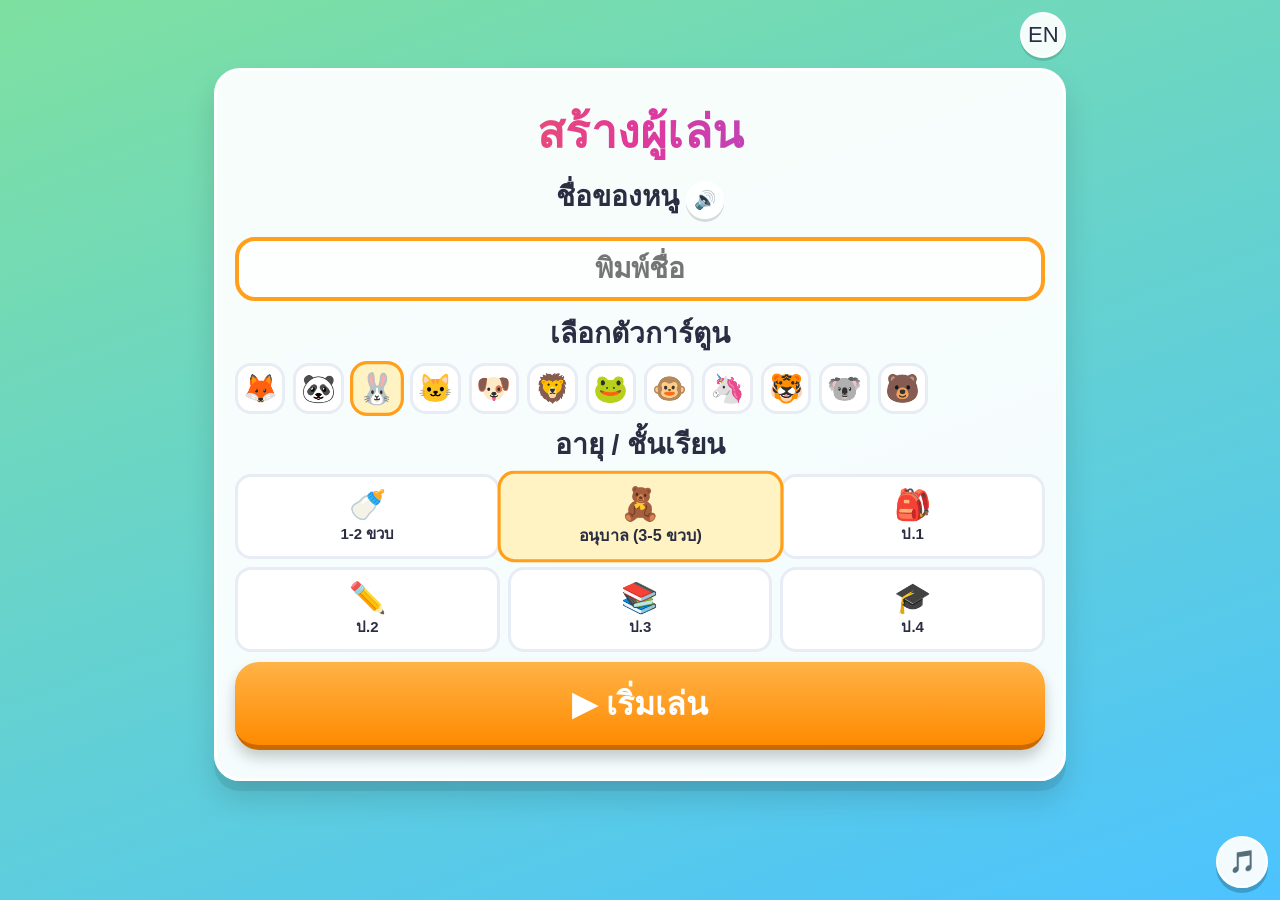
==== index.html @ 0ab1191d "Little Genius Games v1.0.0 Co-Authored-By: Claude Sonnet 5.5 <noreply@anthropic.com>" ====
<!doctype html>
<html lang="th">
<head>
<meta charset="utf-8">
<meta name="robots" content="noindex,nofollow">
<meta name="viewport" content="width=device-width,initial-scale=1,maximum-scale=1,user-scalable=no">
<title>เกมหนูน้อยอัจฉริยะ | Little Genius Games</title>
<link rel="stylesheet" href="style.css?v=5">
</head>
<body>
<div id="deco"></div>
<div id="app"></div>
<script src="js/core.js?v=5"></script>
<script src="js/data.js?v=5"></script>
<script src="js/gens.js?v=5"></script>
<script src="js/update.js?v=5"></script>
<script src="js/app.js?v=5"></script>
</body>
</html>
---- style.css ----
:root{--c1:#7ee0a0;--c2:#4cc3ff;--ink:#2b2d42;--card:#ffffffee;--ok:#2ecc71;--bad:#ff5d5d;--accent:#ff9f1c}
*{box-sizing:border-box;-webkit-tap-highlight-color:transparent}
html,body{margin:0;min-height:100%;font-family:"Leelawadee UI","Segoe UI",Tahoma,"Noto Sans Thai",sans-serif;color:var(--ink);touch-action:manipulation}
body{background:linear-gradient(160deg,var(--c1),var(--c2));background-attachment:fixed;min-height:100vh}
#app{max-width:880px;margin:0 auto;padding:12px 14px 40px}
button{font:inherit;cursor:pointer;border:0;color:inherit}
.top{display:flex;align-items:center;gap:10px;margin-bottom:10px}
.pill{background:var(--card);border-radius:999px;padding:8px 14px;font-weight:700;box-shadow:0 3px 0 #0002}
.iconbtn{background:var(--card);border-radius:50%;width:46px;height:46px;font-size:22px;box-shadow:0 3px 0 #0002}
.iconbtn:active,.big:active,.opt:active{transform:translateY(3px);box-shadow:none}
.grow{flex:1}
.bar{flex:1;height:16px;background:#fff8;border-radius:99px;overflow:hidden}
.bar i{display:block;height:100%;background:var(--accent);border-radius:99px;transition:width .3s}
.card{background:var(--card);border-radius:26px;padding:18px;box-shadow:0 6px 0 #0002;text-align:center}
.prompt{font-size:clamp(20px,4.5vw,28px);font-weight:800;margin-bottom:8px}
.visual{font-size:clamp(28px,7vw,48px);min-height:90px;display:flex;flex-wrap:wrap;gap:4px;justify-content:center;align-items:center;margin:6px 0 14px;line-height:1.15}
.visual.big{font-size:clamp(60px,16vw,110px)}
.visual.eq{font-size:clamp(40px,10vw,72px);font-weight:800}
.opts{display:grid;grid-template-columns:repeat(2,1fr);gap:12px}
.opts.n3{grid-template-columns:repeat(3,1fr)}
.opts.n6,.opts.n4w{grid-template-columns:repeat(3,1fr)}
.opt{background:#fff;border-radius:20px;padding:14px 8px;font-size:clamp(22px,5vw,34px);font-weight:800;box-shadow:0 5px 0 #0003;border:3px solid #e8ecf5;min-height:72px}
.opt.emoji{font-size:clamp(40px,10vw,62px)}
.opt.good{background:#c8f7d9;border-color:var(--ok)}
.opt.wrong{background:#ffd6d6;border-color:var(--bad);animation:shake .4s;opacity:.6;pointer-events:none}
@keyframes shake{25%{transform:translateX(-8px)}75%{transform:translateX(8px)}}
.big{display:block;width:100%;background:var(--accent);color:#fff;font-size:clamp(22px,5vw,32px);font-weight:800;padding:16px;border-radius:24px;box-shadow:0 6px 0 #0003;margin:10px 0}
.big.alt{background:#5b8def}.big.grey{background:#8d99ae}
h1{margin:6px 0;font-size:clamp(28px,7vw,46px)}
.sub{opacity:.8;font-weight:600}
.mascot{font-size:90px;animation:bob 2s infinite ease-in-out}
@keyframes bob{50%{transform:translateY(-10px)}}
.tabs{display:flex;gap:6px;overflow-x:auto;padding-bottom:8px;margin-bottom:6px}
.tab{flex:0 0 auto;background:#fff9;border-radius:14px;padding:8px 12px;font-weight:700}
.tab.on{background:#fff;box-shadow:0 3px 0 #0003}
.grid{display:grid;grid-template-columns:repeat(5,1fr);gap:8px}
@media(min-width:560px){.grid{grid-template-columns:repeat(10,1fr)}}
.lv{background:#fff;border-radius:14px;padding:6px 2px;font-weight:800;min-height:62px;box-shadow:0 3px 0 #0003;font-size:15px;line-height:1.2}
.lv small{display:block;font-size:11px;letter-spacing:-1px;min-height:14px}
.lv.lock{background:#ffffff66;color:#0006;box-shadow:none}
.lv.cur{outline:4px solid var(--accent)}
.lv.boss{background:#fff3c4}
.slots{display:flex;gap:8px;justify-content:center;flex-wrap:wrap;margin:10px 0 18px}
.slot{width:clamp(38px,11vw,58px);height:clamp(48px,13vw,66px);border-radius:14px;background:#eef2ff;border:3px dashed #9bb;display:flex;align-items:center;justify-content:center;font-size:clamp(24px,7vw,38px);font-weight:800}
.slot.f{background:#c8f7d9;border:3px solid var(--ok)}
.tiles{display:flex;gap:10px;justify-content:center;flex-wrap:wrap}
.tile{width:clamp(44px,12vw,62px);height:clamp(52px,14vw,70px);border-radius:14px;background:#fff;font-size:clamp(24px,7vw,36px);font-weight:800;box-shadow:0 5px 0 #0003;border:3px solid #e8ecf5}
.tile.used{opacity:.25;pointer-events:none}
.tile.wrong{background:#ffd6d6;animation:shake .4s}
.mem{display:grid;gap:10px;grid-template-columns:repeat(4,1fr)}
.mc{aspect-ratio:1;border-radius:18px;background:linear-gradient(135deg,#ffb36b,#ff7eb3);box-shadow:0 5px 0 #0003;font-size:clamp(28px,8vw,52px);display:flex;align-items:center;justify-content:center;font-weight:800;color:#fff;padding:2px;text-align:center;line-height:1.1}
.mc.up{background:#fff;color:var(--ink)}
.mc.word{font-size:clamp(14px,3.8vw,24px)}
.mc.done{background:#c8f7d9;color:var(--ink);pointer-events:none}
.stars{font-size:54px;letter-spacing:4px}
.stars span{display:inline-block;animation:pop .5s backwards}
.stars span:nth-child(2){animation-delay:.2s}.stars span:nth-child(3){animation-delay:.4s}
@keyframes pop{from{transform:scale(0) rotate(-90deg)}}
.fall{position:fixed;top:-40px;font-size:30px;pointer-events:none;animation:fall 2.8s linear forwards;z-index:9}
@keyframes fall{to{transform:translateY(110vh) rotate(360deg)}}
.banner{background:#fff3c4;border-radius:16px;padding:8px 12px;font-weight:800;margin-bottom:8px}
.row{display:flex;gap:10px}.row>*{flex:1}

/* ---- polish ---- */
body{overflow-x:hidden}
#deco{position:fixed;inset:0;overflow:hidden;pointer-events:none;z-index:0}
#deco span{position:absolute;bottom:-60px;opacity:.35;animation:floatUp linear infinite;filter:drop-shadow(0 4px 4px #0002)}
@keyframes floatUp{to{transform:translateY(-115vh) rotate(25deg)}}
#app{position:relative;z-index:1}
.card{background:linear-gradient(180deg,#fffffff2,#ffffffd8);backdrop-filter:blur(6px);border:3px solid #fff;box-shadow:0 10px 0 #00000014,0 18px 30px #0002;animation:cin .45s cubic-bezier(.2,1.4,.4,1)}
@keyframes cin{from{opacity:0;transform:translateY(24px) scale(.95)}}
h1{background:linear-gradient(90deg,#ff7a18,#e0399b,#6a5cff);-webkit-background-clip:text;background-clip:text;color:transparent;letter-spacing:.5px}
.big{background:linear-gradient(180deg,#ffb347,#ff8a00);border-bottom:5px solid #c96a00;box-shadow:0 8px 14px #0003;transition:transform .12s,filter .12s}
.big:hover{filter:brightness(1.08);transform:translateY(-2px)}
.big.alt{background:linear-gradient(180deg,#7aa7ff,#4a7de8);border-bottom-color:#2f56b0}
.big.grey{background:linear-gradient(180deg,#a8b2c4,#8190a8);border-bottom-color:#5d6a80}
.opt{background:linear-gradient(180deg,#fff,#f1f5ff);transition:transform .12s,border-color .12s}
.opt:hover{transform:translateY(-3px) scale(1.03);border-color:#7aa7ff}
.opt.good{animation:yay .5s;background:linear-gradient(180deg,#d9fbe6,#aef0c6)}
@keyframes yay{40%{transform:scale(1.15) rotate(-3deg)}70%{transform:scale(.97) rotate(2deg)}}
.visual.big,.visual.eq{text-shadow:0 4px 0 #0000001a}
.visual.big{animation:bob 2.4s infinite ease-in-out}
.bar{height:20px;border:3px solid #fff;background:#ffffff66}
.bar i{background:repeating-linear-gradient(45deg,#ffb347 0 12px,#ffc977 12px 24px);box-shadow:inset 0 -4px 0 #0001}
.pill{border:2px solid #fff;background:#ffffffe6}
.iconbtn{border:2px solid #fff;transition:transform .12s}.iconbtn:hover{transform:scale(1.1) rotate(-6deg)}
.mascot{filter:drop-shadow(0 8px 6px #0003)}
.tab{border:2px solid #fff;transition:transform .12s}.tab:hover{transform:translateY(-2px)}
.lv{background:linear-gradient(180deg,#fff,#eef3ff);border:2px solid #fff;transition:transform .12s}
.lv:not(.lock):hover{transform:scale(1.08)}
.lv small{color:#f5a300;text-shadow:0 1px 0 #0002}
.lv.cur{outline:4px solid #ff8a00;animation:pulse 1.4s infinite}
@keyframes pulse{50%{transform:scale(1.1)}}
.lv.boss{background:linear-gradient(180deg,#fff3c4,#ffd86b)}
.slot,.tile{transition:transform .12s}.tile:hover{transform:translateY(-3px)}
.mc{border:3px solid #fff;transition:transform .15s}.mc:hover{transform:scale(1.05)}
.mc.up{animation:flip .3s}
@keyframes flip{from{transform:rotateY(90deg)}}
.banner{background:linear-gradient(90deg,#fff3c4,#ffe38a);border:2px solid #fff}
#musbtn{width:52px;height:52px;box-shadow:0 5px 0 #0003}
/* ---- v2 additions ---- */
input.name{font:inherit;font-size:28px;font-weight:800;text-align:center;border:4px solid #fff;border-radius:20px;padding:12px;width:100%;margin:10px 0;background:#fffc;color:var(--ink);outline:none}
input.name:focus{border-color:var(--accent)}
.avs{display:grid;grid-template-columns:repeat(auto-fill,minmax(48px,1fr));gap:8px;margin:8px 0}
.av{font-size:28px;background:#fff;border-radius:16px;padding:6px 0;border:3px solid #e8ecf5}
.av.on,.chip.on{border-color:var(--accent);background:#fff3c4;transform:scale(1.08)}
.chips{display:grid;grid-template-columns:repeat(3,1fr);gap:8px;margin:8px 0}
.chip{background:#fff;border-radius:16px;padding:10px 4px;font-weight:800;border:3px solid #e8ecf5;font-size:15px}
.chip span{display:block;font-size:30px}
.plist{display:flex;flex-direction:column;gap:8px;margin:10px 0}
.prow{display:flex;align-items:center;gap:10px;background:#fff;border-radius:18px;padding:10px 14px;font-weight:800;font-size:20px;box-shadow:0 4px 0 #0002;width:100%;text-align:left}
.prow small{display:block;font-weight:600;font-size:13px;opacity:.7}
.prow b{font-size:36px}
.srow{display:flex;align-items:center;justify-content:space-between;gap:10px;background:#fff;border-radius:16px;padding:10px 14px;margin:8px 0;font-weight:700;text-align:left}
.sw{min-width:90px;border-radius:99px;padding:8px 14px;font-weight:800;background:#cfd6e6}
.sw.on{background:#2ecc71;color:#fff}
.pager{display:flex;align-items:center;gap:8px;margin:8px 0}
.pager select{flex:1;font:inherit;font-weight:800;padding:10px;border-radius:14px;border:3px solid #fff;background:#fffd}
.ci{display:inline-block;cursor:pointer;transition:transform .15s}
.ci.on{opacity:.35;transform:scale(.8)}
.ci:active{transform:scale(1.3)}
.tgrid{display:grid;grid-template-columns:repeat(2,1fr);gap:14px}
.tgrid.t3{grid-template-columns:repeat(3,1fr)}
.tcard{background:linear-gradient(180deg,#fff,#f1f5ff);border-radius:26px;border:4px solid #e8ecf5;box-shadow:0 6px 0 #0003;padding:12px 6px;font-size:clamp(50px,16vw,96px);line-height:1.1;font-weight:800;min-height:130px}
.tcard small{display:block;font-size:clamp(14px,4vw,22px);font-weight:700;margin-top:4px;word-break:break-word}
.tcard.on{background:linear-gradient(180deg,#d9fbe6,#aef0c6);border-color:var(--ok)}
.tcard:active{transform:scale(.95)}
.coin{display:inline-flex;align-items:center;justify-content:center;width:54px;height:54px;border-radius:50%;background:radial-gradient(circle at 30% 30%,#ffe9a0,#d8a21a);border:3px solid #b8800d;font-size:22px;font-weight:800;margin:3px}
.coin.c10{background:radial-gradient(circle at 30% 30%,#fff,#bbb);border-color:#888}
.note{display:inline-flex;align-items:center;justify-content:center;min-width:86px;height:46px;border-radius:8px;font-size:22px;font-weight:800;margin:3px;color:#fff;border:3px solid #0003}
.note.n20{background:#3f9d4a}.note.n50{background:#3b82d6}.note.n100{background:#d9534f}.note.n500{background:#8e5bd1}.note.n1000{background:#8a6a4a}
.hint{font-size:13px;opacity:.75;margin-top:10px}
.sentence{font-size:clamp(24px,6vw,40px);font-weight:800;line-height:1.5}
.sentence u{display:inline-block;min-width:80px;border-bottom:5px solid var(--accent);text-decoration:none;color:var(--accent)}
.cnt{display:flex;flex-wrap:wrap;gap:6px;justify-content:center}
.opt.sm{font-size:clamp(18px,4.4vw,28px)}
.opt small{display:block;font-size:.55em;opacity:.7}
@keyframes popin{from{transform:scale(.3) rotate(-8deg);opacity:0}}
.pills{display:flex;flex-wrap:wrap;gap:8px;justify-content:center;margin:14px 0}
.pill{display:inline-flex;align-items:center;gap:4px;white-space:nowrap;max-width:100%}
.pills .pill{font-size:15px;padding:6px 12px}
/* ---- responsive safety ---- */
html{-webkit-text-size-adjust:100%;text-size-adjust:100%}
body{overflow-x:hidden;min-height:100vh;min-height:100dvh}
#app{padding-left:max(14px,env(safe-area-inset-left));padding-right:max(14px,env(safe-area-inset-right));padding-bottom:calc(70px + env(safe-area-inset-bottom))}
.card,.opt,.prompt,.tcard,.chip,.prow,.srow,.banner,.tab,h1,.sub,.hint,.sentence,.slot,.tile,.mc,.pill,.visual{overflow-wrap:anywhere;word-break:break-word}
.card{max-width:100%}
.opts>*,.grid>*,.tgrid>*,.mem>*,.chips>*,.avs>*,.row>*,.srow>*{min-width:0}
.srow>span{min-width:0;flex:1}
.opts.n6 .opt,.opts.n4w .opt{font-size:clamp(15px,4.2vw,28px);padding:10px 4px}
.opt{font-size:clamp(18px,5vw,34px);hyphens:auto}
.opt.emoji{font-size:clamp(34px,10vw,62px)}
.mc{font-size:clamp(22px,8vw,52px)}
.mc.word{font-size:clamp(10px,3.2vw,20px)}
.lv{font-size:clamp(12px,3.4vw,15px);padding:6px 0}
.tab{white-space:nowrap}
.top{flex-wrap:nowrap;min-width:0}
.top .pill{flex:0 0 auto}
.banner{font-size:clamp(13px,3.6vw,16px)}
.visual{max-width:100%}
.visual svg{max-width:100%;height:auto}
.slot{width:clamp(30px,10vw,58px)}
.tile{width:clamp(38px,11vw,62px)}
@media (max-width:360px){
  #app{padding-left:10px;padding-right:10px}
  .card{padding:12px;border-radius:20px}
  .big{padding:12px}
  .iconbtn{width:42px;height:42px}
  .chips{gap:6px}.chip{font-size:13px;padding:8px 2px}
}
@media (min-width:700px){
  .opt{padding:20px 10px}
  .tcard{min-height:170px}
}
/* ---- performance: lighter effects for phones ---- */
.card{backdrop-filter:none;-webkit-backdrop-filter:none;background:#fffffff0}
#deco span{filter:none;will-change:transform}
.visual.big{animation:none}
@media (prefers-reduced-motion:reduce){*{animation:none!important;transition:none!important}}
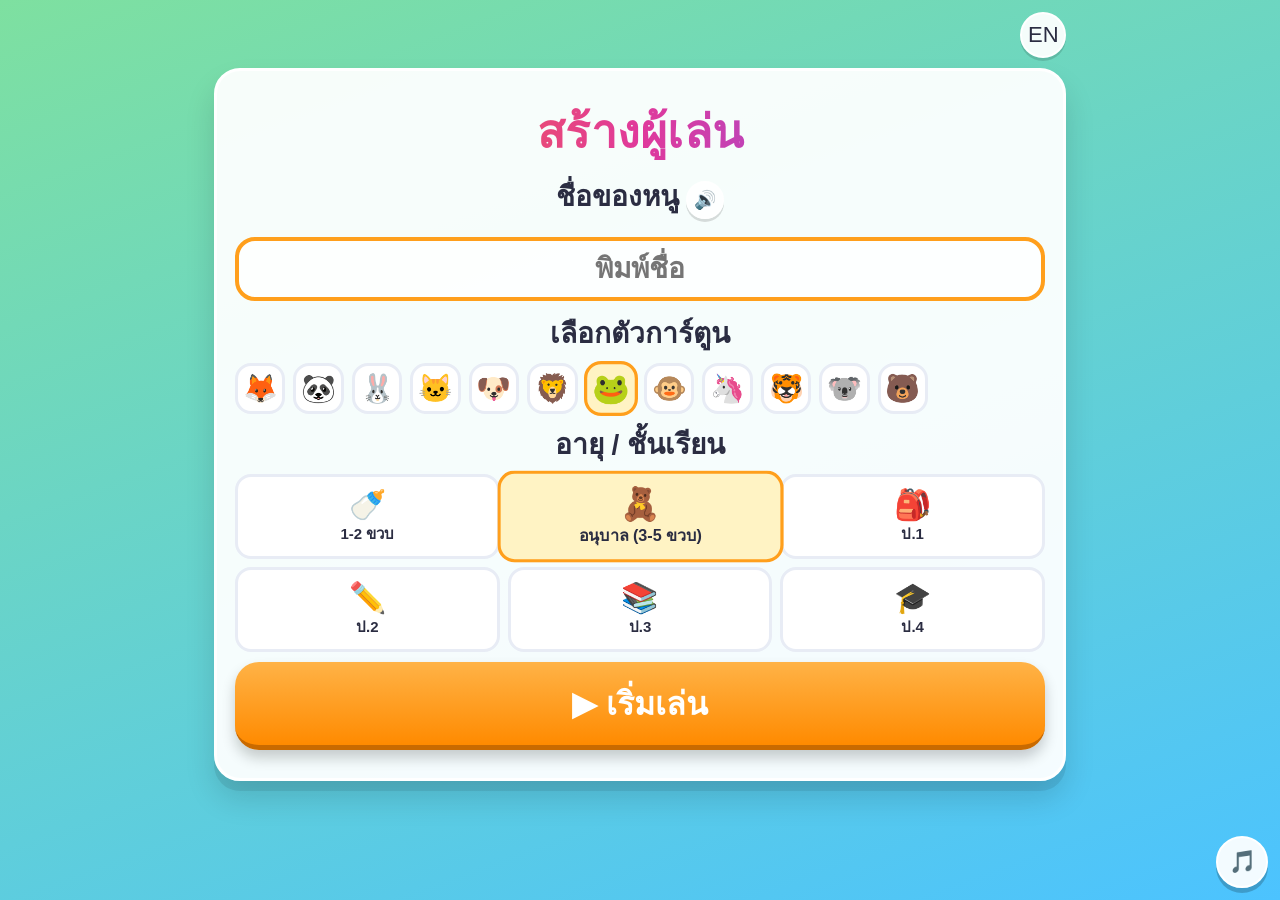
==== commit 717e9eed: "Add creator credit; fix picture area styled as button; letters icon Co-Authored-By: Claude Sonnet 5." ====
--- a/index.html
+++ b/index.html
@@ -5,15 +5,15 @@
 <meta name="robots" content="noindex,nofollow">
 <meta name="viewport" content="width=device-width,initial-scale=1,maximum-scale=1,user-scalable=no">
 <title>เกมหนูน้อยอัจฉริยะ | Little Genius Games</title>
-<link rel="stylesheet" href="style.css?v=5">
+<link rel="stylesheet" href="style.css?v=8">
 </head>
 <body>
 <div id="deco"></div>
 <div id="app"></div>
-<script src="js/core.js?v=5"></script>
-<script src="js/data.js?v=5"></script>
-<script src="js/gens.js?v=5"></script>
-<script src="js/update.js?v=5"></script>
-<script src="js/app.js?v=5"></script>
+<script src="js/core.js?v=8"></script>
+<script src="js/data.js?v=8"></script>
+<script src="js/gens.js?v=8"></script>
+<script src="js/update.js?v=8"></script>
+<script src="js/app.js?v=8"></script>
 </body>
 </html>
--- a/style.css
+++ b/style.css
@@ -8,7 +8,7 @@
 .top{display:flex;align-items:center;gap:10px;margin-bottom:10px}
 .pill{background:var(--card);border-radius:999px;padding:8px 14px;font-weight:700;box-shadow:0 3px 0 #0002}
 .iconbtn{background:var(--card);border-radius:50%;width:46px;height:46px;font-size:22px;box-shadow:0 3px 0 #0002}
-.iconbtn:active,.big:active,.opt:active{transform:translateY(3px);box-shadow:none}
+.iconbtn:active,button.big:active,.opt:active{transform:translateY(3px);box-shadow:none}
 .grow{flex:1}
 .bar{flex:1;height:16px;background:#fff8;border-radius:99px;overflow:hidden}
 .bar i{display:block;height:100%;background:var(--accent);border-radius:99px;transition:width .3s}
@@ -25,8 +25,8 @@
 .opt.good{background:#c8f7d9;border-color:var(--ok)}
 .opt.wrong{background:#ffd6d6;border-color:var(--bad);animation:shake .4s;opacity:.6;pointer-events:none}
 @keyframes shake{25%{transform:translateX(-8px)}75%{transform:translateX(8px)}}
-.big{display:block;width:100%;background:var(--accent);color:#fff;font-size:clamp(22px,5vw,32px);font-weight:800;padding:16px;border-radius:24px;box-shadow:0 6px 0 #0003;margin:10px 0}
-.big.alt{background:#5b8def}.big.grey{background:#8d99ae}
+button.big{display:block;width:100%;background:var(--accent);color:#fff;font-size:clamp(22px,5vw,32px);font-weight:800;padding:16px;border-radius:24px;box-shadow:0 6px 0 #0003;margin:10px 0}
+button.big.alt{background:#5b8def}button.big.grey{background:#8d99ae}
 h1{margin:6px 0;font-size:clamp(28px,7vw,46px)}
 .sub{opacity:.8;font-weight:600}
 .mascot{font-size:90px;animation:bob 2s infinite ease-in-out}
@@ -71,10 +71,10 @@
 .card{background:linear-gradient(180deg,#fffffff2,#ffffffd8);backdrop-filter:blur(6px);border:3px solid #fff;box-shadow:0 10px 0 #00000014,0 18px 30px #0002;animation:cin .45s cubic-bezier(.2,1.4,.4,1)}
 @keyframes cin{from{opacity:0;transform:translateY(24px) scale(.95)}}
 h1{background:linear-gradient(90deg,#ff7a18,#e0399b,#6a5cff);-webkit-background-clip:text;background-clip:text;color:transparent;letter-spacing:.5px}
-.big{background:linear-gradient(180deg,#ffb347,#ff8a00);border-bottom:5px solid #c96a00;box-shadow:0 8px 14px #0003;transition:transform .12s,filter .12s}
-.big:hover{filter:brightness(1.08);transform:translateY(-2px)}
-.big.alt{background:linear-gradient(180deg,#7aa7ff,#4a7de8);border-bottom-color:#2f56b0}
-.big.grey{background:linear-gradient(180deg,#a8b2c4,#8190a8);border-bottom-color:#5d6a80}
+button.big{background:linear-gradient(180deg,#ffb347,#ff8a00);border-bottom:5px solid #c96a00;box-shadow:0 8px 14px #0003;transition:transform .12s,filter .12s}
+button.big:hover{filter:brightness(1.08);transform:translateY(-2px)}
+button.big.alt{background:linear-gradient(180deg,#7aa7ff,#4a7de8);border-bottom-color:#2f56b0}
+button.big.grey{background:linear-gradient(180deg,#a8b2c4,#8190a8);border-bottom-color:#5d6a80}
 .opt{background:linear-gradient(180deg,#fff,#f1f5ff);transition:transform .12s,border-color .12s}
 .opt:hover{transform:translateY(-3px) scale(1.03);border-color:#7aa7ff}
 .opt.good{animation:yay .5s;background:linear-gradient(180deg,#d9fbe6,#aef0c6)}
@@ -165,7 +165,7 @@
 @media (max-width:360px){
   #app{padding-left:10px;padding-right:10px}
   .card{padding:12px;border-radius:20px}
-  .big{padding:12px}
+  button.big{padding:12px}
   .iconbtn{width:42px;height:42px}
   .chips{gap:6px}.chip{font-size:13px;padding:8px 2px}
 }
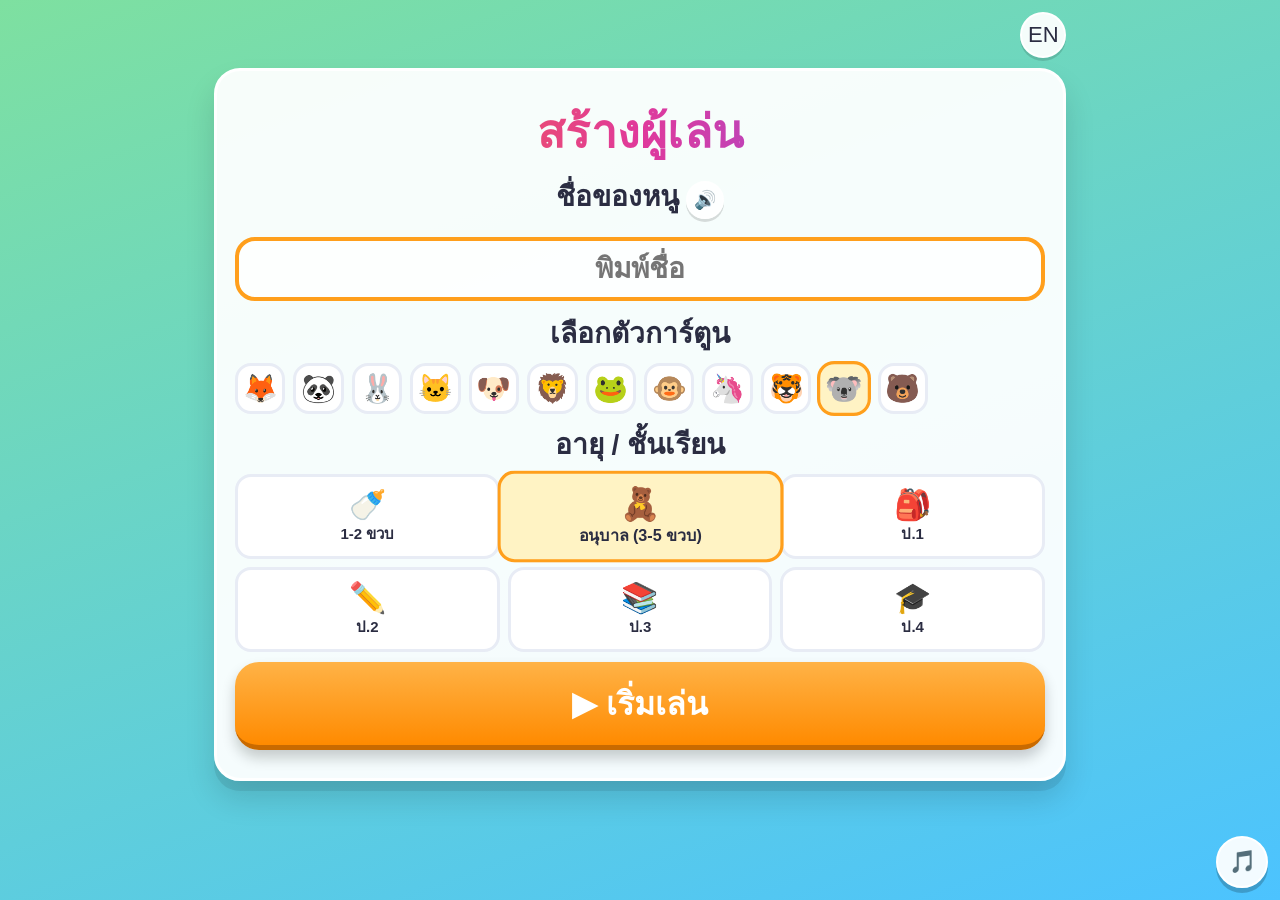
==== commit 5119fb47: "Add Free Play corner and 44 colouring pictures; fix tree outline Co-Authored-By: Claude Sonnet 5.5 <" ====
--- a/index.html
+++ b/index.html
@@ -5,15 +5,17 @@
 <meta name="robots" content="noindex,nofollow">
 <meta name="viewport" content="width=device-width,initial-scale=1,maximum-scale=1,user-scalable=no">
 <title>เกมหนูน้อยอัจฉริยะ | Little Genius Games</title>
-<link rel="stylesheet" href="style.css?v=8">
+<link rel="stylesheet" href="style.css?v=10">
 </head>
 <body>
 <div id="deco"></div>
 <div id="app"></div>
-<script src="js/core.js?v=8"></script>
-<script src="js/data.js?v=8"></script>
-<script src="js/gens.js?v=8"></script>
-<script src="js/update.js?v=8"></script>
-<script src="js/app.js?v=8"></script>
+<script src="js/core.js?v=10"></script>
+<script src="js/data.js?v=10"></script>
+<script src="js/gens.js?v=10"></script>
+<script src="js/play.js?v=10"></script>
+<script src="js/art.js?v=10"></script>
+<script src="js/update.js?v=10"></script>
+<script src="js/app.js?v=10"></script>
 </body>
 </html>
--- a/style.css
+++ b/style.css
@@ -178,3 +178,28 @@
 #deco span{filter:none;will-change:transform}
 .visual.big{animation:none}
 @media (prefers-reduced-motion:reduce){*{animation:none!important;transition:none!important}}
+
+/* ---- free play ---- */
+.sect{font-weight:800;font-size:18px;margin:12px 0 0;text-align:left;opacity:.85}
+button.big.pink{background:linear-gradient(180deg,#ff8fc1,#e84393);border-bottom-color:#a02a6a;font-size:clamp(17px,4.4vw,26px)}
+.stage{background:linear-gradient(180deg,#fff,#eef3ff);border:3px solid #e8ecf5;border-radius:22px;padding:8px;margin:8px 0 12px;min-height:130px}
+.sbig{font-size:clamp(56px,16vw,96px);line-height:1.1;font-weight:800}
+.ssmall{font-size:clamp(16px,4.5vw,24px);font-weight:700;opacity:.75}
+.pgrid{display:grid;grid-template-columns:repeat(auto-fill,minmax(62px,1fr));gap:8px}
+.pcard{background:linear-gradient(180deg,#fff,#f1f5ff);border:3px solid #e8ecf5;border-radius:16px;box-shadow:0 4px 0 #0003;min-height:64px;padding:4px 0;font-size:clamp(24px,7vw,34px);font-weight:800;line-height:1.1}
+.pcard small{display:block;font-size:.55em;font-weight:700;opacity:.8}
+.pcard.on,.tcard.on{background:linear-gradient(180deg,#d9fbe6,#aef0c6);border-color:var(--ok)}
+.pcard:active{transform:scale(.94)}
+.prooms .tcard small{font-size:clamp(14px,4vw,20px)}
+.piano{display:flex;gap:6px;height:min(58vh,340px);margin-top:12px}
+.pkey{flex:1;border-radius:14px;border:3px solid #fff;box-shadow:0 6px 0 #0003;color:#fff;font-weight:800;font-size:clamp(11px,3.4vw,20px);display:flex;align-items:flex-end;justify-content:center;padding-bottom:10px;touch-action:none}
+.pkey.on{transform:translateY(6px);box-shadow:none;filter:brightness(1.2)}
+.cwrap{position:relative;width:100%;max-width:560px;aspect-ratio:1;margin:8px auto;border-radius:18px;overflow:hidden;border:4px solid #fff;box-shadow:0 5px 0 #0003;background:#fff}
+.cwrap canvas{position:absolute;inset:0;width:100%;height:100%}
+#cl{pointer-events:none}
+.pal{display:flex;flex-wrap:wrap;gap:8px;justify-content:center;margin:8px 0}
+.sw2{width:42px;height:42px;border-radius:50%;border:4px solid #fff;box-shadow:0 3px 0 #0003}
+.sw2.on{outline:4px solid var(--accent);transform:scale(1.15)}
+.tools{display:flex;flex-wrap:wrap;gap:8px;justify-content:center}
+.tl{background:#fff;border-radius:16px;width:54px;height:54px;font-size:26px;box-shadow:0 4px 0 #0003;border:3px solid #e8ecf5}
+.tl.on{border-color:var(--accent);background:#fff3c4}
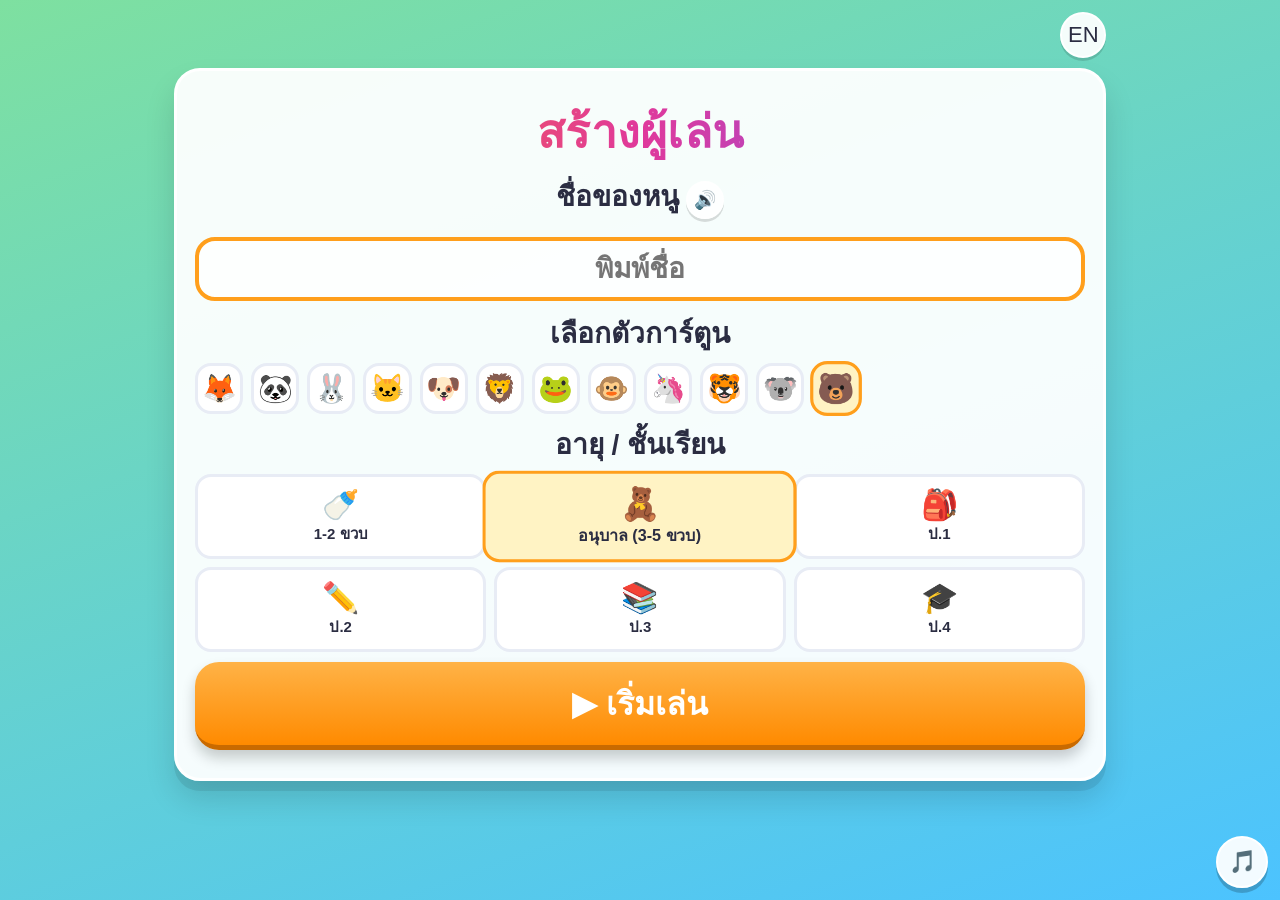
==== commit eb98aa80: "Colouring studio, landscape/portrait layouts, voice fallback, perf fixes Co-Authored-By: Claude Sonn" ====
--- a/index.html
+++ b/index.html
@@ -3,19 +3,20 @@
 <head>
 <meta charset="utf-8">
 <meta name="robots" content="noindex,nofollow">
-<meta name="viewport" content="width=device-width,initial-scale=1,maximum-scale=1,user-scalable=no">
+<meta name="viewport" content="width=device-width,initial-scale=1,maximum-scale=1,user-scalable=no,viewport-fit=cover">
 <title>เกมหนูน้อยอัจฉริยะ | Little Genius Games</title>
-<link rel="stylesheet" href="style.css?v=10">
+<link rel="stylesheet" href="style.css?v=26">
 </head>
 <body>
 <div id="deco"></div>
 <div id="app"></div>
-<script src="js/core.js?v=10"></script>
-<script src="js/data.js?v=10"></script>
-<script src="js/gens.js?v=10"></script>
-<script src="js/play.js?v=10"></script>
-<script src="js/art.js?v=10"></script>
-<script src="js/update.js?v=10"></script>
-<script src="js/app.js?v=10"></script>
+<script src="js/core.js?v=26"></script>
+<script src="js/data.js?v=26"></script>
+<script src="js/gens.js?v=26"></script>
+<script src="js/play.js?v=26"></script>
+<script src="js/art.js?v=26"></script>
+<script src="js/paint.js?v=26"></script>
+<script src="js/update.js?v=26"></script>
+<script src="js/app.js?v=26"></script>
 </body>
 </html>
--- a/style.css
+++ b/style.css
@@ -196,10 +196,268 @@
 .pkey.on{transform:translateY(6px);box-shadow:none;filter:brightness(1.2)}
 .cwrap{position:relative;width:100%;max-width:560px;aspect-ratio:1;margin:8px auto;border-radius:18px;overflow:hidden;border:4px solid #fff;box-shadow:0 5px 0 #0003;background:#fff}
 .cwrap canvas{position:absolute;inset:0;width:100%;height:100%}
+.draw-header{display:flex;align-items:center;justify-content:space-between;gap:8px;margin-bottom:8px}
+.navbtn{background:#fff;border:3px solid #e8ecf5;border-radius:14px;width:48px;height:48px;font-size:22px;display:flex;align-items:center;justify-content:center;cursor:pointer;box-shadow:0 3px 0 #0002;transition:transform .1s}
+.navbtn:active{transform:scale(.92)}
+.draw-title{flex:1;text-align:center;font-size:clamp(16px,4vw,22px);font-weight:800;color:#2b2d42}
+.draw-title small{font-size:.72em;color:#64748b;font-weight:700;display:inline-block;margin-left:4px}
+.cat-bar{display:flex;gap:6px;overflow-x:auto;padding-bottom:6px;margin-bottom:6px;scrollbar-width:none}
+.cat-bar::-webkit-scrollbar{display:none}
+.cat-pill{background:#f1f5f9;border:2px solid #cbd5e1;border-radius:999px;padding:6px 14px;font-size:13px;font-weight:700;color:#475569;white-space:nowrap;cursor:pointer;flex-shrink:0}
+.cat-pill.on{background:var(--accent);color:#2b2d42;border-color:#d97706;box-shadow:0 2px 0 #0002}
 #cl{pointer-events:none}
-.pal{display:flex;flex-wrap:wrap;gap:8px;justify-content:center;margin:8px 0}
-.sw2{width:42px;height:42px;border-radius:50%;border:4px solid #fff;box-shadow:0 3px 0 #0003}
-.sw2.on{outline:4px solid var(--accent);transform:scale(1.15)}
-.tools{display:flex;flex-wrap:wrap;gap:8px;justify-content:center}
-.tl{background:#fff;border-radius:16px;width:54px;height:54px;font-size:26px;box-shadow:0 4px 0 #0003;border:3px solid #e8ecf5}
-.tl.on{border-color:var(--accent);background:#fff3c4}
+.pal{display:grid;grid-template-columns:repeat(8,1fr);gap:6px;max-width:380px;margin:8px auto;justify-items:center}
+.sw2{width:36px;height:36px;border-radius:50%;border:3px solid #fff;box-shadow:0 3px 0 #0003;cursor:pointer}
+.sw2.on{outline:3.5px solid var(--accent);transform:scale(1.18);z-index:2}
+.tools{display:flex;flex-wrap:wrap;gap:6px;justify-content:center;align-items:center}
+.tl{background:#fff;border-radius:14px;width:48px;height:48px;font-size:22px;box-shadow:0 3px 0 #0002;border:2.5px solid #e8ecf5;cursor:pointer;display:inline-flex;align-items:center;justify-content:center}
+.tl.on{border-color:var(--accent);background:#fff3c4;box-shadow:0 1px 0 #0002;transform:translateY(2px)}
+.szbtn{font-weight:800;color:#2b2d42}
+
+/* ---- portrait + landscape on every screen size ---- */
+html,body{height:auto}
+body{min-height:100vh;min-height:100dvh}
+#app{padding-top:max(12px,env(safe-area-inset-top))}
+.gcard{display:block}
+.cwrap{max-width:min(560px,100%,calc(100dvh - 330px));min-width:200px}
+.piano{height:min(58vh,340px)}
+/* landscape phones / short windows: two columns, smaller chrome, nothing below the fold */
+@media (orientation:landscape) and (max-height:620px){
+  #app{max-width:min(1000px,100%);padding-top:max(6px,env(safe-area-inset-top));padding-bottom:calc(56px + env(safe-area-inset-bottom))}
+  .top{margin-bottom:6px;gap:8px}
+  .iconbtn{width:40px;height:40px;font-size:19px}
+  .bar{height:14px}
+  .banner{margin-bottom:4px;padding:4px 10px;font-size:13px}
+  h1{font-size:clamp(20px,6vh,30px);margin:2px 0}
+  .mascot{font-size:clamp(40px,16vh,70px)}
+  .card{padding:10px 14px;border-radius:20px}
+  .big{padding:10px;margin:6px 0;font-size:clamp(16px,5vh,24px)}
+  .sub{font-size:14px}
+  .pills{margin:6px 0}
+  .gcard{display:grid;grid-template-columns:1fr 1.15fr;gap:14px;align-items:center}
+  .gq{min-width:0}
+  .prompt{font-size:clamp(16px,5vh,24px);margin-bottom:2px}
+  .visual{min-height:50px;margin:4px 0}
+  .visual.big{font-size:clamp(44px,24vh,86px)}
+  .visual.eq{font-size:clamp(30px,13vh,54px)}
+  .visual svg{max-height:34vh;width:auto}
+  .opts{gap:8px}
+  .opt{min-height:0;padding:8px 6px;font-size:clamp(17px,6vh,28px)}
+  .opt.emoji{font-size:clamp(30px,13vh,50px)}
+  .opts.n6 .opt,.opts.n4w .opt{font-size:clamp(14px,5vh,22px)}
+  .slots{margin:6px 0 10px}.slot{height:clamp(38px,12vh,56px)}.tile{height:clamp(40px,13vh,60px)}
+  .tgrid{grid-template-columns:repeat(4,1fr);gap:8px}.tgrid.t3{grid-template-columns:repeat(5,1fr)}
+  .tcard{min-height:0;padding:6px 4px;font-size:clamp(34px,16vh,60px)}
+  .tcard small{font-size:clamp(12px,3.6vh,16px)}
+  .mem{max-width:min(100%,calc((100vh - 150px) * 1.35));margin:0 auto;gap:6px}
+  .mc{border-radius:12px}
+  .stage{min-height:0;padding:4px;margin:4px 0 6px}.sbig{font-size:clamp(40px,18vh,70px)}.ssmall{font-size:14px}
+  .pgrid{grid-template-columns:repeat(auto-fill,minmax(54px,1fr));gap:6px}.pcard{min-height:50px;font-size:clamp(20px,7vh,28px)}
+  .piano{height:min(52vh,240px);margin-top:6px}
+  .grid{gap:6px}.lv{min-height:48px}
+  .tabs{padding-bottom:4px;margin-bottom:2px}.tab{padding:6px 10px}
+  .plist{margin:6px 0}.prow{padding:6px 12px}
+  .avs{grid-template-columns:repeat(12,1fr)}.chips{grid-template-columns:repeat(6,1fr)}.chip span{font-size:22px}
+  .srow{margin:4px 0;padding:6px 12px}
+  .drawcard{display:grid;grid-template-columns:auto minmax(0,1fr);column-gap:14px;align-items:start;text-align:center}
+  .drawcard>h1,.drawcard>.draw-header,.drawcard>.cat-bar,.drawcard>.tabs{grid-column:1 / -1}
+  .drawcard .cwrap{margin:0;width:min(100%,calc(100dvh - 190px));max-width:none;grid-column:1}
+  .drawcard .ctl{grid-column:2;align-self:center}
+  .sw2{width:36px;height:36px}.tl{width:46px;height:46px;font-size:22px}
+}
+/* very short landscape (small phones, e.g. 640x320) */
+@media (orientation:landscape) and (max-height:400px){
+  .card{padding:6px 10px}
+  .prompt{font-size:clamp(14px,5vh,20px)}
+  .visual{min-height:36px}
+  .visual.big{font-size:clamp(36px,22vh,64px)}
+  .opt{padding:6px 4px}
+  .mascot{font-size:44px}
+  .big{padding:7px;margin:4px 0}
+}
+/* big landscape tablets / desktop: keep content centred and roomy */
+@media (min-width:900px) and (min-height:621px){
+  #app{max-width:960px}
+  .gcard{display:block}
+}
+@media (orientation:landscape) and (max-height:620px){
+  .gcard .visual.big{font-size:clamp(36px,19vh,72px)}
+  .tiles{gap:6px}.slots{gap:5px}
+  .slot{width:clamp(26px,8vh,44px);height:clamp(32px,10vh,50px);font-size:clamp(18px,6vh,30px)}
+  .tile{width:clamp(30px,9vh,48px);height:clamp(34px,11vh,50px);font-size:clamp(18px,6vh,28px);border-radius:10px}
+  .cnt{font-size:clamp(28px,15vh,56px)!important}
+  #big{min-height:0!important;font-size:clamp(36px,16vh,64px)!important}
+  .mem{max-width:min(100%,calc((100vh - 175px) * 1.35))}
+  .drawcard>h1{display:none}
+  .drawcard .cwrap{width:min(100%,calc(100dvh - 150px))}
+}
+@media (orientation:landscape) and (max-height:620px){
+  .cnt{gap:2px;line-height:1}
+  .cnt .ci{line-height:1.05}
+  .gcard .cnt{font-size:clamp(20px,11vh,44px)!important}
+  .drawcard .cwrap{width:min(100%,calc(100dvh - 165px))}
+  .drawcard .tabs{margin-bottom:0}
+  #app{padding-bottom:calc(48px + env(safe-area-inset-bottom))}
+}
+.visual svg{max-height:34vh}
+@media (orientation:landscape) and (max-height:620px){.avs{grid-template-columns:repeat(auto-fill,minmax(46px,1fr))}.av{font-size:24px;padding:2px 0}.chips{grid-template-columns:repeat(auto-fill,minmax(88px,1fr))}}
+@media (orientation:landscape) and (max-height:340px){
+  #app{padding-top:4px;padding-bottom:44px}
+  .top{margin-bottom:3px}.iconbtn{width:34px;height:34px;font-size:16px}
+  .bar{height:12px}
+  .card{padding:5px 10px}
+  .prompt{margin-bottom:0}
+  .gcard .cnt{font-size:clamp(18px,9vh,32px)!important}
+  #big{font-size:clamp(28px,12vh,44px)!important}
+  .mem{max-width:min(100%,calc((100vh - 130px) * 1.35))}
+  .drawcard .cwrap{width:min(100%,calc(100dvh - 120px))}
+  .drawcard .tabs .tab{padding:4px 8px}
+  .opt{padding:5px 4px}
+  .visual svg{max-height:30vh}
+}
+@media (orientation:landscape) and (max-height:340px){
+  .drawcard .cwrap{width:min(100%,calc(100dvh - 150px))}
+  .drawcard .tabs{padding-bottom:0}
+  .drawcard .sw2{width:30px;height:30px;border-width:3px}
+  .drawcard .tl{width:40px;height:40px;font-size:19px}
+  .drawcard .pal{gap:5px;margin:2px 0}.drawcard .tools{gap:5px}
+}
+@media (orientation:landscape) and (max-height:340px){.drawcard .cwrap{width:min(100%,calc(100dvh - 166px))}}
+
+/* ================= colouring studio ================= */
+.pbtn{background:linear-gradient(180deg,#fff,#f1f5ff);border:3px solid #e8ecf5;border-radius:16px;padding:8px 12px;font-weight:800;font-size:15px;box-shadow:0 4px 0 #0003;white-space:nowrap}
+.pbtn:active{transform:translateY(3px);box-shadow:none}
+.pbtn.done{background:linear-gradient(180deg,#7be495,#2ecc71);color:#fff;border-color:#27ae60;border-bottom-width:5px;font-size:17px;animation:pulse 2s infinite}
+.pbtns{display:flex;flex-wrap:wrap;gap:8px;justify-content:center;margin:8px 0}
+.pthumbs{display:grid;grid-template-columns:repeat(auto-fill,minmax(104px,1fr));gap:10px;margin-top:10px}
+.pth{background:#fff;border:3px solid #e8ecf5;border-radius:18px;padding:6px;box-shadow:0 5px 0 #0002;display:flex;flex-direction:column;align-items:center;gap:4px;font-weight:800;font-size:13px;transition:transform .12s}
+.pth:hover{transform:translateY(-3px) rotate(-1deg);border-color:var(--accent)}
+.pth img{width:100%;aspect-ratio:1;border-radius:12px;background:#fff;display:block}
+.pth span{max-width:100%;overflow:hidden;text-overflow:ellipsis;white-space:nowrap}
+.pbar{display:flex;align-items:center;gap:8px;margin-bottom:8px}
+.ptitle{flex:1;font-weight:800;font-size:clamp(16px,4.4vw,22px);min-width:0;overflow:hidden;text-overflow:ellipsis;white-space:nowrap}
+.pmain{display:block}
+.paintcard .cwrap{margin:6px auto 10px;border:6px solid #fff;border-radius:20px;box-shadow:0 8px 0 #0002,0 14px 24px #0002;background:#fff}
+.pctl{display:flex;flex-direction:column;gap:8px;min-width:0}
+.ppal{display:grid;grid-template-columns:repeat(10,1fr);gap:6px}
+.ppal .sw2{width:100%;aspect-ratio:1;height:auto;border:3px solid #fff;box-shadow:0 3px 0 #0003,inset 0 -4px 0 #0002;transition:transform .12s}
+.ppal .sw2.on{outline:4px solid var(--accent);transform:scale(1.18);z-index:1}
+.pmagic{display:flex;gap:8px;justify-content:center}
+.pm{width:44px;height:44px;border-radius:14px;border:3px solid #e8ecf5;background:#fff;padding:3px;box-shadow:0 3px 0 #0003}
+.pm i{display:block;width:100%;height:100%;border-radius:9px}
+.pm.on{border-color:var(--accent);transform:scale(1.1)}
+.ptools{display:grid;grid-template-columns:repeat(6,1fr);gap:6px}
+.pt{background:linear-gradient(180deg,#fff,#f1f5ff);border:3px solid #e8ecf5;border-radius:14px;padding:4px 0;box-shadow:0 4px 0 #0003;line-height:1.1;min-width:0}
+.pt b{display:block;font-size:24px}
+.pt small{display:block;font-size:10px;font-weight:700;opacity:.8;overflow:hidden;text-overflow:ellipsis;white-space:nowrap;padding:0 2px}
+.pt.on{border-color:var(--accent);background:#fff3c4;transform:translateY(-2px)}
+.psizes{display:flex;gap:10px;justify-content:center;align-items:center}
+.ps{width:46px;height:46px;border-radius:50%;background:#fff;border:3px solid #e8ecf5;display:flex;align-items:center;justify-content:center;box-shadow:0 3px 0 #0003}
+.ps i{display:block;border-radius:50%;background:#2b2d42}
+.ps.on{border-color:var(--accent);background:#fff3c4}
+.pstamps{display:grid;grid-template-columns:repeat(8,1fr);gap:6px}
+.pstamps[hidden]{display:none}
+.pst{background:#fff;border:3px solid #e8ecf5;border-radius:12px;font-size:24px;padding:2px 0;box-shadow:0 3px 0 #0003}
+.pst.on{border-color:var(--accent);background:#fff3c4;transform:scale(1.1)}
+.pact{display:flex;gap:8px;justify-content:center;flex-wrap:wrap}
+.pmodal{position:fixed;inset:0;background:#000a;z-index:80;display:flex;align-items:center;justify-content:center;padding:16px;overflow:auto}
+.pmcard{max-width:440px;width:100%;max-height:100%;overflow:auto;animation:popin .45s cubic-bezier(.2,1.6,.4,1)}
+.pbigimg{width:100%;max-width:340px;aspect-ratio:1;border-radius:18px;border:6px solid #fff;box-shadow:0 6px 18px #0004;background:#fff;margin:6px auto;display:block}
+.ptoast{position:fixed;left:50%;top:18%;transform:translateX(-50%);z-index:90;background:linear-gradient(90deg,#ff7a18,#e0399b,#6a5cff);color:#fff;font-weight:800;font-size:clamp(24px,7vw,40px);padding:12px 26px;border-radius:99px;box-shadow:0 8px 24px #0005;animation:toast 2.2s ease forwards;white-space:nowrap}
+@keyframes toast{0%{opacity:0;transform:translate(-50%,20px) scale(.6)}15%{opacity:1;transform:translate(-50%,0) scale(1.1)}25%{transform:translate(-50%,0) scale(1)}85%{opacity:1}100%{opacity:0;transform:translate(-50%,-20px)}}
+.pspark{position:absolute;pointer-events:none;font-size:22px;animation:spark .8s ease-out forwards;z-index:3}
+@keyframes spark{from{transform:scale(.3) translateY(0);opacity:1}to{transform:scale(1.5) translateY(-34px) rotate(40deg);opacity:0}}
+.pcats{margin-top:6px}
+/* landscape: canvas left, controls right (scrolls inside if the screen is very short) */
+@media (orientation:landscape) and (max-height:620px){
+  .paintcard{padding:6px 10px}
+  .pbar{margin-bottom:4px}.pbtn{padding:5px 10px;font-size:13px}
+  .pmain{display:grid;grid-template-columns:auto minmax(0,1fr);column-gap:12px;align-items:start}
+  .paintcard .cwrap{width:min(100%,calc(100dvh - 120px));max-width:none;margin:0;border-width:4px}
+  .pctl{max-height:calc(100dvh - 112px);overflow-y:auto;gap:5px;padding-right:2px}
+  .ppal{grid-template-columns:repeat(10,1fr);gap:4px}
+  .pm{width:36px;height:36px}.pt b{font-size:19px}.pt small{display:none}
+  .ps{width:36px;height:36px}.pst{font-size:19px}
+  .pthumbs{grid-template-columns:repeat(auto-fill,minmax(96px,1fr));gap:8px}
+}
+@media (max-width:360px){.ppal{grid-template-columns:repeat(7,1fr)}.pstamps{grid-template-columns:repeat(6,1fr)}.pt b{font-size:20px}}
+@media (orientation:landscape) and (max-height:620px){
+  #app:has(.paintcard){padding-bottom:6px}
+  body:has(.paintcard) #musbtn{display:none}
+  .paintcard .cwrap{width:min(100%,calc(100dvh - 112px))}
+  .pctl{max-height:calc(100dvh - 104px)}
+}
+@media (orientation:landscape) and (max-height:620px){
+  .pbigimg{max-width:min(340px,42vh)}
+  .pmcard{display:grid;grid-template-columns:auto 1fr;gap:6px 14px;align-items:center;max-width:min(640px,100%)}
+  .pmcard>h1,.pmcard>.sub{grid-column:1 / -1}
+  .pmcard>.pbigimg{grid-column:1;grid-row:2 / span 4}
+  .pmcard>.row,.pmcard>.big{grid-column:2}
+}
+
+/* ---- colouring studio: comfortable landscape (big touch targets, bigger canvas) ---- */
+@media (orientation:landscape) and (max-height:620px){
+  body:has(.paintcard) .top{display:none}
+  #app:has(.paintcard){padding-top:max(6px,env(safe-area-inset-top))}
+  .paintcard{padding:6px 10px 8px}
+  .pbar{margin-bottom:6px;gap:8px}
+  .pbtn{min-height:42px;padding:6px 12px;font-size:14px}
+  .ptitle{font-size:clamp(16px,5vh,22px);text-align:center}
+  .paintcard .cwrap{width:min(100%,calc(100dvh - 76px))}
+  .pctl{max-height:calc(100dvh - 70px);gap:7px}
+  .ppal{gap:6px}
+  .ppal .sw2{min-width:34px}
+  .pm{width:44px;height:44px}
+  .pmagic,.psizes{justify-content:flex-start;gap:10px}
+  .pt{min-height:50px;padding:3px 0}
+  .pt b{font-size:22px}.pt small{display:block;font-size:10px}
+  .ps{width:44px;height:44px}
+  .pst{min-height:40px;font-size:22px}
+  .pact{gap:8px}.pact .pbtn{flex:1;min-height:44px}
+  .pact .pbtn.done{flex:1.4}
+}
+@media (orientation:landscape) and (max-height:340px){
+  .paintcard .cwrap{width:min(100%,calc(100dvh - 70px))}
+  .pm,.ps{width:40px;height:40px}.pt{min-height:44px}.pt small{display:none}
+  .pact .pbtn{min-height:40px}
+}
+@media (orientation:landscape) and (max-height:620px){
+  .pmain{grid-template-columns:min(calc(100dvh - 76px),46%) minmax(0,1fr)}
+  .paintcard .cwrap{width:100%}
+  .pctl{overflow-x:hidden}
+}
+@media (orientation:landscape) and (max-height:340px){.pmain{grid-template-columns:min(calc(100dvh - 70px),46%) minmax(0,1fr)}}
+@media (orientation:landscape) and (max-height:620px){
+  .paintcard{padding-bottom:6px}.pbar{margin-bottom:4px}
+  .pctl{gap:6px;max-height:calc(100dvh - 62px)}
+  .pt{min-height:46px}
+  #app:has(.paintcard){padding-bottom:2px}
+}
+.pth span{white-space:normal;overflow:visible;text-overflow:clip;line-height:1.15;text-align:center}
+
+/* ---- colouring studio on wide screens (desktop / tablet landscape): use the whole screen ---- */
+@media (min-width:900px) and (orientation:landscape) and (min-height:621px){
+  #app:has(.paintcard),#app:has(.pthumbs){max-width:min(1600px,98vw)}
+  .paintcard{padding:14px 18px}
+  .pmain{display:grid;grid-template-columns:min(calc(100dvh - 150px),56%) minmax(0,1fr);column-gap:24px;align-items:start}
+  .paintcard .cwrap{width:100%;max-width:none;margin:0}
+  .pctl{gap:12px;max-height:none}
+  .ppal{gap:10px}
+  .pm{width:56px;height:56px}
+  .pmagic,.psizes{justify-content:flex-start;gap:12px}
+  .pt{padding:8px 0}.pt b{font-size:32px}.pt small{font-size:13px}
+  .ps{width:56px;height:56px}
+  .pst{font-size:32px;padding:6px 0}
+  .pstamps{grid-template-columns:repeat(8,1fr)}
+  .pact .pbtn{flex:1;min-height:56px;font-size:18px}
+  .pbtn{min-height:44px}
+  .ptitle{font-size:26px;text-align:center}
+  .pthumbs{grid-template-columns:repeat(auto-fill,minmax(150px,1fr));gap:14px}
+}
+@media (min-width:900px) and (orientation:landscape) and (min-height:621px){
+  .pmain{grid-template-columns:min(calc(100dvh - 225px),56%) minmax(0,1fr)}
+  #app:has(.paintcard){padding-bottom:10px}
+}
+@media (orientation:landscape) and (min-height:621px){
+  .mem{max-width:min(100%,calc((100dvh - 200px) * 1.25));margin-left:auto;margin-right:auto}
+}
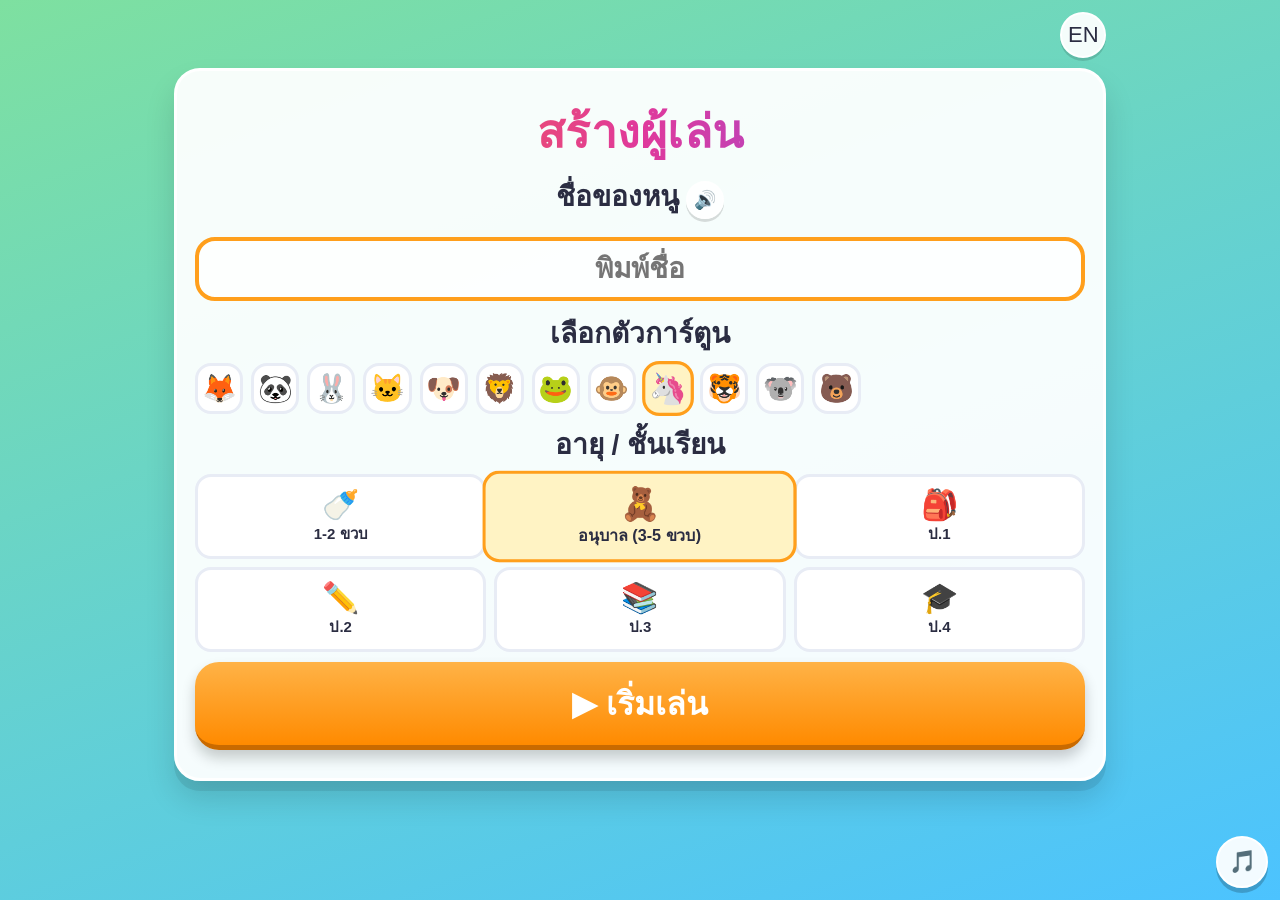
==== commit 8d1d1129: "Expand colouring studio canvas to 75% of screen and auto-fit drawings" ====
--- a/index.html
+++ b/index.html
@@ -5,18 +5,18 @@
 <meta name="robots" content="noindex,nofollow">
 <meta name="viewport" content="width=device-width,initial-scale=1,maximum-scale=1,user-scalable=no,viewport-fit=cover">
 <title>เกมหนูน้อยอัจฉริยะ | Little Genius Games</title>
-<link rel="stylesheet" href="style.css?v=26">
+<link rel="stylesheet" href="style.css?v=27">
 </head>
 <body>
 <div id="deco"></div>
 <div id="app"></div>
-<script src="js/core.js?v=26"></script>
-<script src="js/data.js?v=26"></script>
-<script src="js/gens.js?v=26"></script>
-<script src="js/play.js?v=26"></script>
-<script src="js/art.js?v=26"></script>
-<script src="js/paint.js?v=26"></script>
-<script src="js/update.js?v=26"></script>
-<script src="js/app.js?v=26"></script>
+<script src="js/core.js?v=27"></script>
+<script src="js/data.js?v=27"></script>
+<script src="js/gens.js?v=27"></script>
+<script src="js/play.js?v=27"></script>
+<script src="js/art.js?v=27"></script>
+<script src="js/paint.js?v=27"></script>
+<script src="js/update.js?v=27"></script>
+<script src="js/app.js?v=27"></script>
 </body>
 </html>
--- a/style.css
+++ b/style.css
@@ -324,42 +324,49 @@
 }
 @media (orientation:landscape) and (max-height:340px){.drawcard .cwrap{width:min(100%,calc(100dvh - 166px))}}
 
-/* ================= colouring studio ================= */
-.pbtn{background:linear-gradient(180deg,#fff,#f1f5ff);border:3px solid #e8ecf5;border-radius:16px;padding:8px 12px;font-weight:800;font-size:15px;box-shadow:0 4px 0 #0003;white-space:nowrap}
-.pbtn:active{transform:translateY(3px);box-shadow:none}
-.pbtn.done{background:linear-gradient(180deg,#7be495,#2ecc71);color:#fff;border-color:#27ae60;border-bottom-width:5px;font-size:17px;animation:pulse 2s infinite}
+/* ================= colouring studio (75% screen canvas) ================= */
+#app:has(.paintcard){max-width:min(1920px,99vw);padding:max(4px,env(safe-area-inset-top)) max(6px,env(safe-area-inset-right)) max(4px,env(safe-area-inset-bottom)) max(6px,env(safe-area-inset-left))}
+#app:has(.pthumbs){max-width:min(1600px,98vw)}
+body:has(.paintcard) #musbtn{display:none}
+.paintcard{padding:6px 10px 8px}
+.pbtn{background:linear-gradient(180deg,#fff,#f1f5ff);border:3px solid #e8ecf5;border-radius:14px;padding:6px 10px;font-weight:800;font-size:14px;box-shadow:0 3px 0 #0003;white-space:nowrap}
+.pbtn:active{transform:translateY(2px);box-shadow:none}
+.pbtn.done{background:linear-gradient(180deg,#7be495,#2ecc71);color:#fff;border-color:#27ae60;border-bottom-width:4px;font-size:16px;animation:pulse 2s infinite}
 .pbtns{display:flex;flex-wrap:wrap;gap:8px;justify-content:center;margin:8px 0}
-.pthumbs{display:grid;grid-template-columns:repeat(auto-fill,minmax(104px,1fr));gap:10px;margin-top:10px}
-.pth{background:#fff;border:3px solid #e8ecf5;border-radius:18px;padding:6px;box-shadow:0 5px 0 #0002;display:flex;flex-direction:column;align-items:center;gap:4px;font-weight:800;font-size:13px;transition:transform .12s}
+.pthumbs{display:grid;grid-template-columns:repeat(auto-fill,minmax(130px,1fr));gap:12px;margin-top:10px}
+.pth{background:#fff;border:3px solid #e8ecf5;border-radius:18px;padding:8px;box-shadow:0 5px 0 #0002;display:flex;flex-direction:column;align-items:center;gap:6px;font-weight:800;font-size:14px;transition:transform .12s}
 .pth:hover{transform:translateY(-3px) rotate(-1deg);border-color:var(--accent)}
 .pth img{width:100%;aspect-ratio:1;border-radius:12px;background:#fff;display:block}
-.pth span{max-width:100%;overflow:hidden;text-overflow:ellipsis;white-space:nowrap}
-.pbar{display:flex;align-items:center;gap:8px;margin-bottom:8px}
-.ptitle{flex:1;font-weight:800;font-size:clamp(16px,4.4vw,22px);min-width:0;overflow:hidden;text-overflow:ellipsis;white-space:nowrap}
+.pth span{max-width:100%;white-space:normal;overflow:visible;text-overflow:clip;line-height:1.15;text-align:center}
+.pbar{display:flex;align-items:center;gap:6px;margin-bottom:4px}
+.pbar .pill,.pbar .iconbtn{width:auto;min-width:40px;height:36px;border-radius:14px;padding:0 10px;font-size:13px;font-weight:800;display:inline-flex;align-items:center;justify-content:center}
+.ptitle{flex:1;font-weight:800;font-size:clamp(15px,4vw,22px);min-width:0;overflow:hidden;text-overflow:ellipsis;white-space:nowrap;text-align:center}
 .pmain{display:block}
-.paintcard .cwrap{margin:6px auto 10px;border:6px solid #fff;border-radius:20px;box-shadow:0 8px 0 #0002,0 14px 24px #0002;background:#fff}
-.pctl{display:flex;flex-direction:column;gap:8px;min-width:0}
-.ppal{display:grid;grid-template-columns:repeat(10,1fr);gap:6px}
-.ppal .sw2{width:100%;aspect-ratio:1;height:auto;border:3px solid #fff;box-shadow:0 3px 0 #0003,inset 0 -4px 0 #0002;transition:transform .12s}
-.ppal .sw2.on{outline:4px solid var(--accent);transform:scale(1.18);z-index:1}
-.pmagic{display:flex;gap:8px;justify-content:center}
-.pm{width:44px;height:44px;border-radius:14px;border:3px solid #e8ecf5;background:#fff;padding:3px;box-shadow:0 3px 0 #0003}
-.pm i{display:block;width:100%;height:100%;border-radius:9px}
-.pm.on{border-color:var(--accent);transform:scale(1.1)}
-.ptools{display:grid;grid-template-columns:repeat(6,1fr);gap:6px}
-.pt{background:linear-gradient(180deg,#fff,#f1f5ff);border:3px solid #e8ecf5;border-radius:14px;padding:4px 0;box-shadow:0 4px 0 #0003;line-height:1.1;min-width:0}
-.pt b{display:block;font-size:24px}
-.pt small{display:block;font-size:10px;font-weight:700;opacity:.8;overflow:hidden;text-overflow:ellipsis;white-space:nowrap;padding:0 2px}
-.pt.on{border-color:var(--accent);background:#fff3c4;transform:translateY(-2px)}
+.paintcard .cwrap{width:100%;max-width:none;aspect-ratio:auto;height:calc(100dvh - 292px);min-height:200px;margin:2px auto 6px;border:4px solid #fff;border-radius:18px;box-shadow:0 6px 0 #0002,0 10px 20px #0002;background:#fff}
+.pctl{display:flex;flex-direction:column;gap:5px;min-width:0}
+.ppal{display:grid;grid-template-columns:repeat(10,1fr);gap:5px}
+.ppal .sw2{width:100%;aspect-ratio:1;height:auto;max-width:36px;justify-self:center;border:2.5px solid #fff;box-shadow:0 2px 0 #0003,inset 0 -3px 0 #0002;transition:transform .12s}
+.ppal .sw2.on{outline:3.5px solid var(--accent);transform:scale(1.16);z-index:1}
+.pmagic{display:grid;grid-template-columns:repeat(6,1fr);gap:6px;max-width:340px;margin:0 auto;width:100%}
+.pm{width:100%;max-width:40px;aspect-ratio:1;height:auto;justify-self:center;border-radius:12px;border:2.5px solid #e8ecf5;background:#fff;padding:3px;box-shadow:0 2px 0 #0003}
+.pm i{display:block;width:100%;height:100%;border-radius:8px}
+.pm.on{border-color:var(--accent);transform:scale(1.08)}
+.ptools{display:grid;grid-template-columns:repeat(6,1fr);gap:5px}
+.pt{background:linear-gradient(180deg,#fff,#f1f5ff);border:2.5px solid #e8ecf5;border-radius:12px;padding:3px 0;box-shadow:0 3px 0 #0003;line-height:1.05;min-width:0}
+.pt b{display:block;font-size:20px}
+.pt small{display:block;font-size:10px;font-weight:700;opacity:.85;overflow:hidden;text-overflow:ellipsis;white-space:nowrap;padding:0 2px}
+.pt.on{border-color:var(--accent);background:#fff3c4;transform:translateY(-1px)}
 .psizes{display:flex;gap:10px;justify-content:center;align-items:center}
-.ps{width:46px;height:46px;border-radius:50%;background:#fff;border:3px solid #e8ecf5;display:flex;align-items:center;justify-content:center;box-shadow:0 3px 0 #0003}
+.ps{width:38px;height:38px;border-radius:50%;background:#fff;border:2.5px solid #e8ecf5;display:flex;align-items:center;justify-content:center;box-shadow:0 2px 0 #0003}
 .ps i{display:block;border-radius:50%;background:#2b2d42}
 .ps.on{border-color:var(--accent);background:#fff3c4}
-.pstamps{display:grid;grid-template-columns:repeat(8,1fr);gap:6px}
+.pstamps{display:grid;grid-template-columns:repeat(8,1fr);gap:4px}
 .pstamps[hidden]{display:none}
-.pst{background:#fff;border:3px solid #e8ecf5;border-radius:12px;font-size:24px;padding:2px 0;box-shadow:0 3px 0 #0003}
-.pst.on{border-color:var(--accent);background:#fff3c4;transform:scale(1.1)}
-.pact{display:flex;gap:8px;justify-content:center;flex-wrap:wrap}
+.pst{background:#fff;border:2.5px solid #e8ecf5;border-radius:10px;font-size:20px;padding:2px 0;box-shadow:0 2px 0 #0003}
+.pst.on{border-color:var(--accent);background:#fff3c4;transform:scale(1.08)}
+.pact{display:flex;gap:6px;justify-content:center;flex-wrap:wrap}
+.pact .pbtn{flex:1;padding:6px 8px}
+.pact .pbtn.done{flex:1.3}
 .pmodal{position:fixed;inset:0;background:#000a;z-index:80;display:flex;align-items:center;justify-content:center;padding:16px;overflow:auto}
 .pmcard{max-width:440px;width:100%;max-height:100%;overflow:auto;animation:popin .45s cubic-bezier(.2,1.6,.4,1)}
 .pbigimg{width:100%;max-width:340px;aspect-ratio:1;border-radius:18px;border:6px solid #fff;box-shadow:0 6px 18px #0004;background:#fff;margin:6px auto;display:block}
@@ -368,24 +375,40 @@
 .pspark{position:absolute;pointer-events:none;font-size:22px;animation:spark .8s ease-out forwards;z-index:3}
 @keyframes spark{from{transform:scale(.3) translateY(0);opacity:1}to{transform:scale(1.5) translateY(-34px) rotate(40deg);opacity:0}}
 .pcats{margin-top:6px}
-/* landscape: canvas left, controls right (scrolls inside if the screen is very short) */
-@media (orientation:landscape) and (max-height:620px){
-  .paintcard{padding:6px 10px}
-  .pbar{margin-bottom:4px}.pbtn{padding:5px 10px;font-size:13px}
-  .pmain{display:grid;grid-template-columns:auto minmax(0,1fr);column-gap:12px;align-items:start}
-  .paintcard .cwrap{width:min(100%,calc(100dvh - 120px));max-width:none;margin:0;border-width:4px}
-  .pctl{max-height:calc(100dvh - 112px);overflow-y:auto;gap:5px;padding-right:2px}
-  .ppal{grid-template-columns:repeat(10,1fr);gap:4px}
-  .pm{width:36px;height:36px}.pt b{font-size:19px}.pt small{display:none}
-  .ps{width:36px;height:36px}.pst{font-size:19px}
-  .pthumbs{grid-template-columns:repeat(auto-fill,minmax(96px,1fr));gap:8px}
-}
-@media (max-width:360px){.ppal{grid-template-columns:repeat(7,1fr)}.pstamps{grid-template-columns:repeat(6,1fr)}.pt b{font-size:20px}}
-@media (orientation:landscape) and (max-height:620px){
-  #app:has(.paintcard){padding-bottom:6px}
-  body:has(.paintcard) #musbtn{display:none}
-  .paintcard .cwrap{width:min(100%,calc(100dvh - 112px))}
-  .pctl{max-height:calc(100dvh - 104px)}
+
+/* landscape (all devices): 75% canvas on left, 25% tools on right */
+@media (orientation:landscape){
+  .paintcard{padding:6px 10px 8px}
+  .pbar{margin-bottom:4px;gap:6px}
+  .pmain{display:grid;grid-template-columns:3fr 1fr;column-gap:12px;align-items:stretch}
+  .paintcard .cwrap{width:100%;height:calc(100dvh - 76px);min-height:140px;max-width:none;margin:0;border-width:4px}
+  .pctl{max-height:calc(100dvh - 76px);overflow-y:auto;overflow-x:hidden;gap:6px;padding:2px 2px 2px 0;justify-content:space-between}
+  .ppal{grid-template-columns:repeat(5,1fr);gap:5px}
+  .ppal .sw2{max-width:46px}
+  .pmagic{grid-template-columns:repeat(6,1fr);gap:4px;max-width:none}
+  .pm{max-width:44px}
+  .ptools{grid-template-columns:repeat(3,1fr);gap:5px}
+  .pt{padding:5px 0}.pt b{font-size:22px}.pt small{font-size:10px}
+  .ps{width:40px;height:40px}
+  .pstamps{grid-template-columns:repeat(4,1fr);gap:4px}
+  .pst{font-size:20px}
+  .pact{display:grid;grid-template-columns:1fr 1fr;gap:5px}
+  .pact .pbtn{padding:6px 4px;font-size:13px}
+  .pact .pbtn.done{grid-column:1 / -1;padding:8px;font-size:15px}
+}
+@media (orientation:landscape) and (max-height:500px){
+  .paintcard{padding:4px 8px 6px}
+  .pbar{margin-bottom:3px}.pbtn{padding:4px 8px;font-size:12px}
+  .pbar .pill,.pbar .iconbtn{height:30px;font-size:12px;padding:0 8px}
+  .paintcard .cwrap{height:calc(100dvh - 64px);min-height:120px}
+  .pctl{max-height:calc(100dvh - 64px);gap:3px}
+  .ppal{grid-template-columns:repeat(5,1fr);gap:3px}.ppal .sw2{max-width:24px;border-width:2px}
+  .pm{max-width:26px;padding:2px}
+  .pt{padding:2px 0}.pt b{font-size:15px}.pt small{display:none}
+  .ps{width:26px;height:26px}.pst{font-size:15px}
+  .pact{grid-template-columns:1fr 1fr;gap:3px}
+  .pact .pbtn{padding:3px 4px;font-size:11px}
+  .pact .pbtn.done{padding:4px;font-size:12px}
 }
 @media (orientation:landscape) and (max-height:620px){
   .pbigimg{max-width:min(340px,42vh)}
@@ -394,69 +417,24 @@
   .pmcard>.pbigimg{grid-column:1;grid-row:2 / span 4}
   .pmcard>.row,.pmcard>.big{grid-column:2}
 }
-
-/* ---- colouring studio: comfortable landscape (big touch targets, bigger canvas) ---- */
-@media (orientation:landscape) and (max-height:620px){
-  body:has(.paintcard) .top{display:none}
-  #app:has(.paintcard){padding-top:max(6px,env(safe-area-inset-top))}
-  .paintcard{padding:6px 10px 8px}
-  .pbar{margin-bottom:6px;gap:8px}
-  .pbtn{min-height:42px;padding:6px 12px;font-size:14px}
-  .ptitle{font-size:clamp(16px,5vh,22px);text-align:center}
-  .paintcard .cwrap{width:min(100%,calc(100dvh - 76px))}
-  .pctl{max-height:calc(100dvh - 70px);gap:7px}
-  .ppal{gap:6px}
-  .ppal .sw2{min-width:34px}
-  .pm{width:44px;height:44px}
-  .pmagic,.psizes{justify-content:flex-start;gap:10px}
-  .pt{min-height:50px;padding:3px 0}
-  .pt b{font-size:22px}.pt small{display:block;font-size:10px}
-  .ps{width:44px;height:44px}
-  .pst{min-height:40px;font-size:22px}
-  .pact{gap:8px}.pact .pbtn{flex:1;min-height:44px}
-  .pact .pbtn.done{flex:1.4}
-}
-@media (orientation:landscape) and (max-height:340px){
-  .paintcard .cwrap{width:min(100%,calc(100dvh - 70px))}
-  .pm,.ps{width:40px;height:40px}.pt{min-height:44px}.pt small{display:none}
-  .pact .pbtn{min-height:40px}
-}
-@media (orientation:landscape) and (max-height:620px){
-  .pmain{grid-template-columns:min(calc(100dvh - 76px),46%) minmax(0,1fr)}
-  .paintcard .cwrap{width:100%}
-  .pctl{overflow-x:hidden}
-}
-@media (orientation:landscape) and (max-height:340px){.pmain{grid-template-columns:min(calc(100dvh - 70px),46%) minmax(0,1fr)}}
-@media (orientation:landscape) and (max-height:620px){
-  .paintcard{padding-bottom:6px}.pbar{margin-bottom:4px}
-  .pctl{gap:6px;max-height:calc(100dvh - 62px)}
-  .pt{min-height:46px}
-  #app:has(.paintcard){padding-bottom:2px}
-}
-.pth span{white-space:normal;overflow:visible;text-overflow:clip;line-height:1.15;text-align:center}
-
-/* ---- colouring studio on wide screens (desktop / tablet landscape): use the whole screen ---- */
 @media (min-width:900px) and (orientation:landscape) and (min-height:621px){
-  #app:has(.paintcard),#app:has(.pthumbs){max-width:min(1600px,98vw)}
-  .paintcard{padding:14px 18px}
-  .pmain{display:grid;grid-template-columns:min(calc(100dvh - 150px),56%) minmax(0,1fr);column-gap:24px;align-items:start}
-  .paintcard .cwrap{width:100%;max-width:none;margin:0}
-  .pctl{gap:12px;max-height:none}
-  .ppal{gap:10px}
-  .pm{width:56px;height:56px}
-  .pmagic,.psizes{justify-content:flex-start;gap:12px}
-  .pt{padding:8px 0}.pt b{font-size:32px}.pt small{font-size:13px}
-  .ps{width:56px;height:56px}
-  .pst{font-size:32px;padding:6px 0}
-  .pstamps{grid-template-columns:repeat(8,1fr)}
-  .pact .pbtn{flex:1;min-height:56px;font-size:18px}
-  .pbtn{min-height:44px}
-  .ptitle{font-size:26px;text-align:center}
-  .pthumbs{grid-template-columns:repeat(auto-fill,minmax(150px,1fr));gap:14px}
-}
-@media (min-width:900px) and (orientation:landscape) and (min-height:621px){
-  .pmain{grid-template-columns:min(calc(100dvh - 225px),56%) minmax(0,1fr)}
-  #app:has(.paintcard){padding-bottom:10px}
+  .paintcard{padding:10px 14px}
+  .pmain{column-gap:18px}
+  .paintcard .cwrap{height:calc(100dvh - 88px)}
+  .pctl{max-height:calc(100dvh - 88px);gap:10px}
+  .ppal{gap:7px}.ppal .sw2{max-width:52px}
+  .pm{max-width:52px}
+  .pt{padding:8px 0}.pt b{font-size:26px}.pt small{font-size:12px}
+  .ps{width:48px;height:48px}
+  .pst{font-size:26px;padding:4px 0}
+  .pact .pbtn{min-height:46px;font-size:15px}
+  .pact .pbtn.done{min-height:52px;font-size:18px}
+  .ptitle{font-size:24px}
+  .pthumbs{grid-template-columns:repeat(auto-fill,minmax(165px,1fr));gap:14px}
+}
+@media (max-width:360px) and (orientation:portrait){
+  .paintcard .cwrap{height:calc(100dvh - 260px)}
+  .pt small{display:none}
 }
 @media (orientation:landscape) and (min-height:621px){
   .mem{max-width:min(100%,calc((100dvh - 200px) * 1.25));margin-left:auto;margin-right:auto}
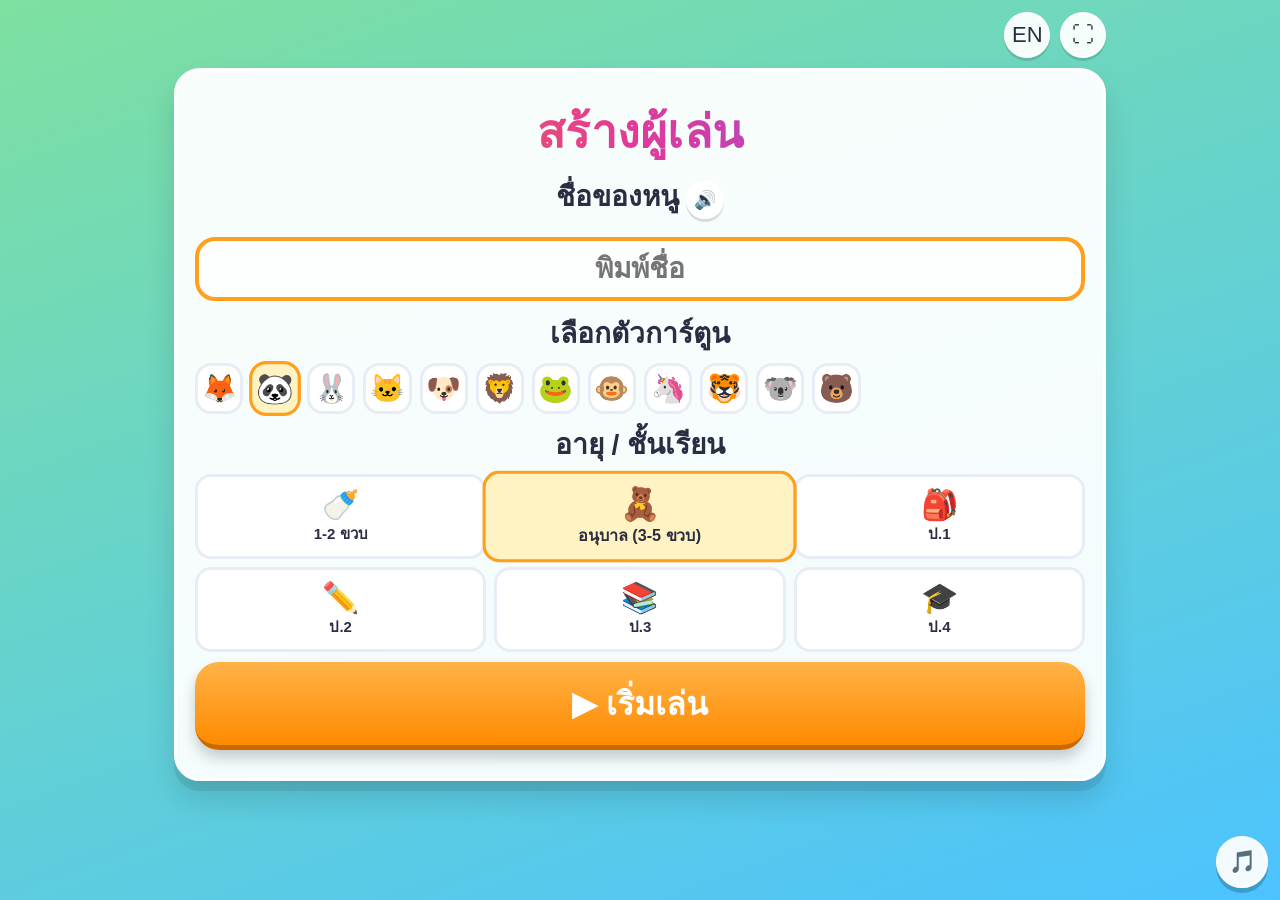
==== commit c454caa8: "Add fullscreen mode button across all screens and settings (v28)" ====
--- a/index.html
+++ b/index.html
@@ -4,19 +4,22 @@
 <meta charset="utf-8">
 <meta name="robots" content="noindex,nofollow">
 <meta name="viewport" content="width=device-width,initial-scale=1,maximum-scale=1,user-scalable=no,viewport-fit=cover">
+<meta name="mobile-web-app-capable" content="yes">
+<meta name="apple-mobile-web-app-capable" content="yes">
+<meta name="apple-mobile-web-app-status-bar-style" content="black-translucent">
 <title>เกมหนูน้อยอัจฉริยะ | Little Genius Games</title>
-<link rel="stylesheet" href="style.css?v=27">
+<link rel="stylesheet" href="style.css?v=28">
 </head>
 <body>
 <div id="deco"></div>
 <div id="app"></div>
-<script src="js/core.js?v=27"></script>
-<script src="js/data.js?v=27"></script>
-<script src="js/gens.js?v=27"></script>
-<script src="js/play.js?v=27"></script>
-<script src="js/art.js?v=27"></script>
-<script src="js/paint.js?v=27"></script>
-<script src="js/update.js?v=27"></script>
-<script src="js/app.js?v=27"></script>
+<script src="js/core.js?v=28"></script>
+<script src="js/data.js?v=28"></script>
+<script src="js/gens.js?v=28"></script>
+<script src="js/play.js?v=28"></script>
+<script src="js/art.js?v=28"></script>
+<script src="js/paint.js?v=28"></script>
+<script src="js/update.js?v=28"></script>
+<script src="js/app.js?v=28"></script>
 </body>
 </html>
--- a/style.css
+++ b/style.css
@@ -439,3 +439,8 @@
 @media (orientation:landscape) and (min-height:621px){
   .mem{max-width:min(100%,calc((100dvh - 200px) * 1.25));margin-left:auto;margin-right:auto}
 }
+/* ================= fullscreen mode ================= */
+body.fs-mode #app{max-width:min(1440px,98vw)}
+body.fs-mode #app:has(.paintcard){max-width:100vw;padding:2px 6px}
+body.fs-mode #fsbtn{background:#fff3c4;border-color:var(--accent)}
+
